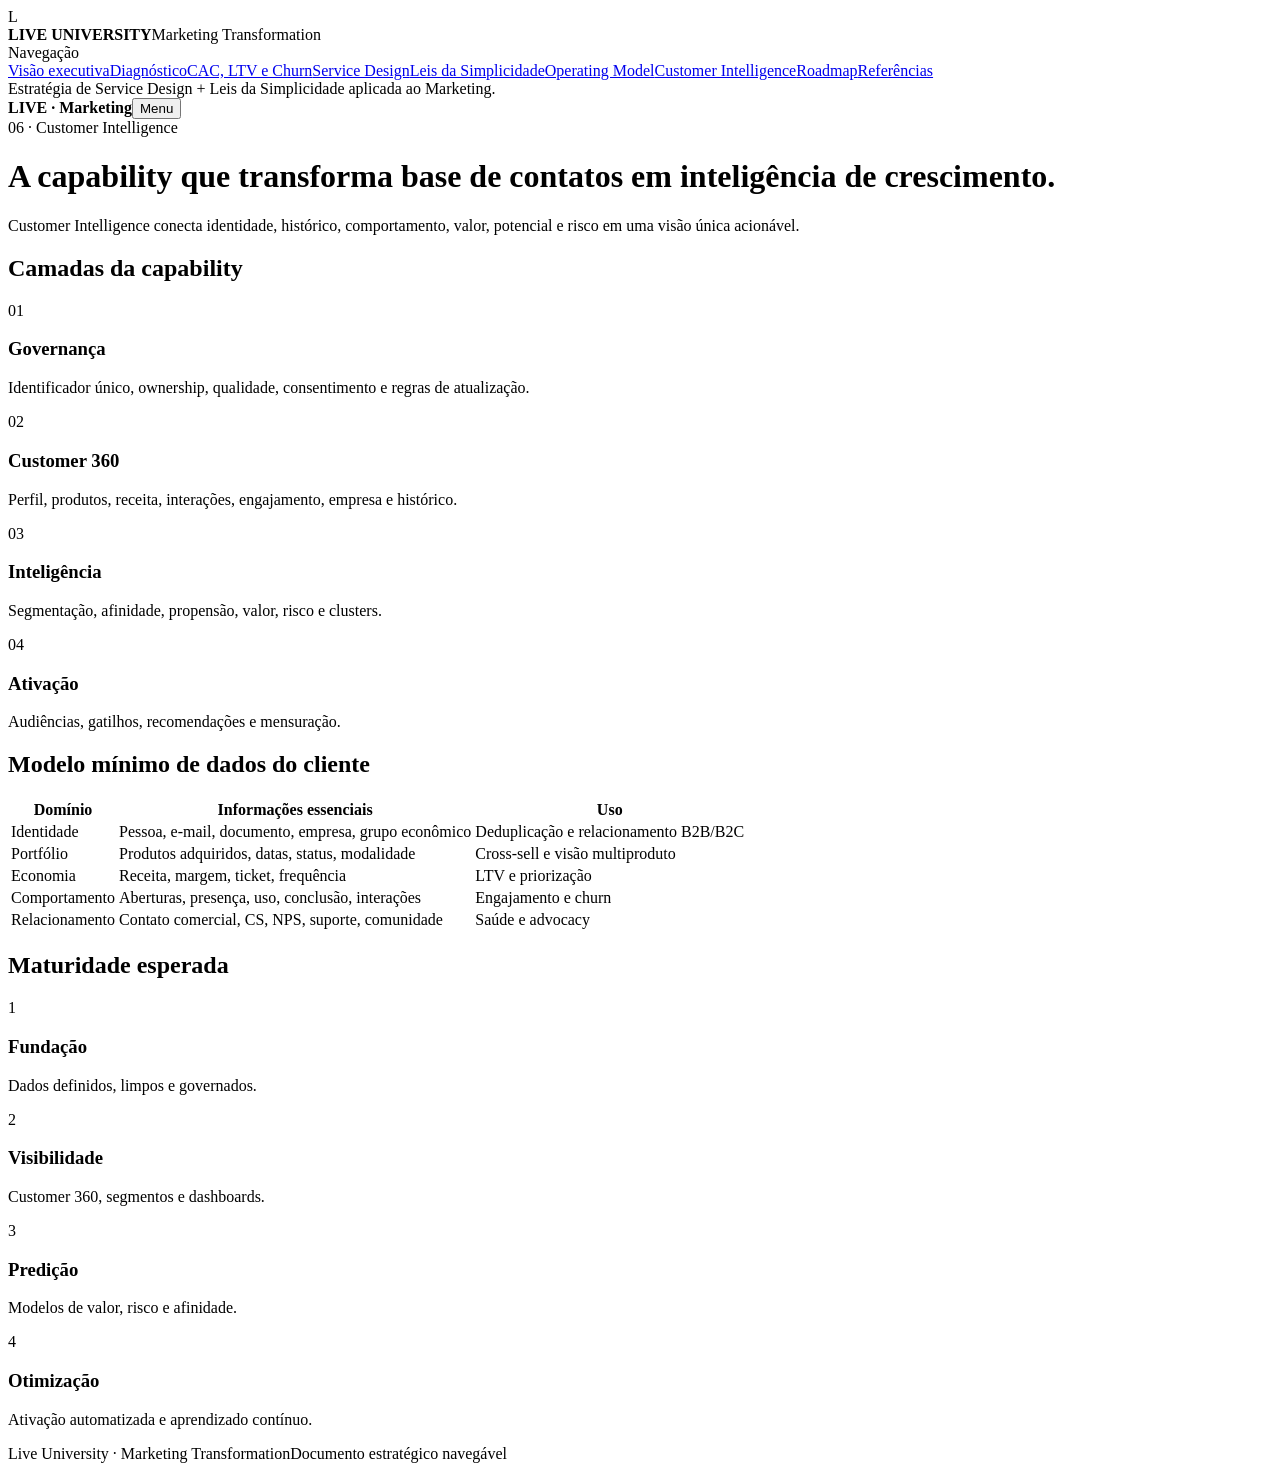
==== customer-intelligence.html @ bfdbdbb0 "Add files via upload" ====
<!DOCTYPE html><html lang="pt-BR"><head><meta charset="UTF-8"><meta name="viewport" content="width=device-width,initial-scale=1.0">
<title>Customer Intelligence | Live University</title><link rel="stylesheet" href="assets/styles.css"></head><body>
<aside class="sidebar"><div class="brand"><div class="brand-mark">L</div><div class="brand-copy"><strong>LIVE UNIVERSITY</strong><span>Marketing Transformation</span></div></div>
<nav class="nav"><div class="nav-label">Navegação</div><a href="index.html"><span class="dot"></span>Visão executiva</a><a href="diagnostico.html"><span class="dot"></span>Diagnóstico</a><a href="metricas.html"><span class="dot"></span>CAC, LTV e Churn</a><a href="service-design.html"><span class="dot"></span>Service Design</a><a href="simplicidade.html"><span class="dot"></span>Leis da Simplicidade</a><a href="operating-model.html"><span class="dot"></span>Operating Model</a><a href="customer-intelligence.html"><span class="dot"></span>Customer Intelligence</a><a href="roadmap.html"><span class="dot"></span>Roadmap</a><a href="referencias.html"><span class="dot"></span>Referências</a></nav><div class="sidebar-foot">Estratégia de Service Design + Leis da Simplicidade aplicada ao Marketing.</div></aside>
<div class="mobile-top"><strong>LIVE · Marketing</strong><button data-menu>Menu</button></div>
<main class="main"><div class="container">
<header class="page-head"><div class="eyebrow">06 · Customer Intelligence</div><h1>A capability que transforma base de contatos em inteligência de crescimento.</h1>
<p>Customer Intelligence conecta identidade, histórico, comportamento, valor, potencial e risco em uma visão única acionável.</p></header>
<section class="section"><div class="section-title"><h2>Camadas da capability</h2></div>
<div class="grid grid-4">
<div class="card"><div class="stat">01</div><h3>Governança</h3><p>Identificador único, ownership, qualidade, consentimento e regras de atualização.</p></div>
<div class="card"><div class="stat">02</div><h3>Customer 360</h3><p>Perfil, produtos, receita, interações, engajamento, empresa e histórico.</p></div>
<div class="card"><div class="stat">03</div><h3>Inteligência</h3><p>Segmentação, afinidade, propensão, valor, risco e clusters.</p></div>
<div class="card card-dark"><div class="stat" style="color:var(--yellow-500)">04</div><h3>Ativação</h3><p>Audiências, gatilhos, recomendações e mensuração.</p></div>
</div></section>
<section class="section"><div class="section-title"><h2>Modelo mínimo de dados do cliente</h2></div>
<div class="table-wrap"><table><thead><tr><th>Domínio</th><th>Informações essenciais</th><th>Uso</th></tr></thead><tbody>
<tr><td>Identidade</td><td>Pessoa, e-mail, documento, empresa, grupo econômico</td><td>Deduplicação e relacionamento B2B/B2C</td></tr>
<tr><td>Portfólio</td><td>Produtos adquiridos, datas, status, modalidade</td><td>Cross-sell e visão multiproduto</td></tr>
<tr><td>Economia</td><td>Receita, margem, ticket, frequência</td><td>LTV e priorização</td></tr>
<tr><td>Comportamento</td><td>Aberturas, presença, uso, conclusão, interações</td><td>Engajamento e churn</td></tr>
<tr><td>Relacionamento</td><td>Contato comercial, CS, NPS, suporte, comunidade</td><td>Saúde e advocacy</td></tr>
</tbody></table></div></section>
<section class="section"><div class="section-title"><h2>Maturidade esperada</h2></div>
<div class="maturity">
<div class="m-level active"><div class="num">1</div><h3>Fundação</h3><p>Dados definidos, limpos e governados.</p></div>
<div class="m-level"><div class="num">2</div><h3>Visibilidade</h3><p>Customer 360, segmentos e dashboards.</p></div>
<div class="m-level"><div class="num">3</div><h3>Predição</h3><p>Modelos de valor, risco e afinidade.</p></div>
<div class="m-level"><div class="num">4</div><h3>Otimização</h3><p>Ativação automatizada e aprendizado contínuo.</p></div>
</div></section>
<footer class="footer"><span>Live University · Marketing Transformation</span><span>Documento estratégico navegável</span></footer></div></main>
<script src="assets/app.js"></script></body></html>
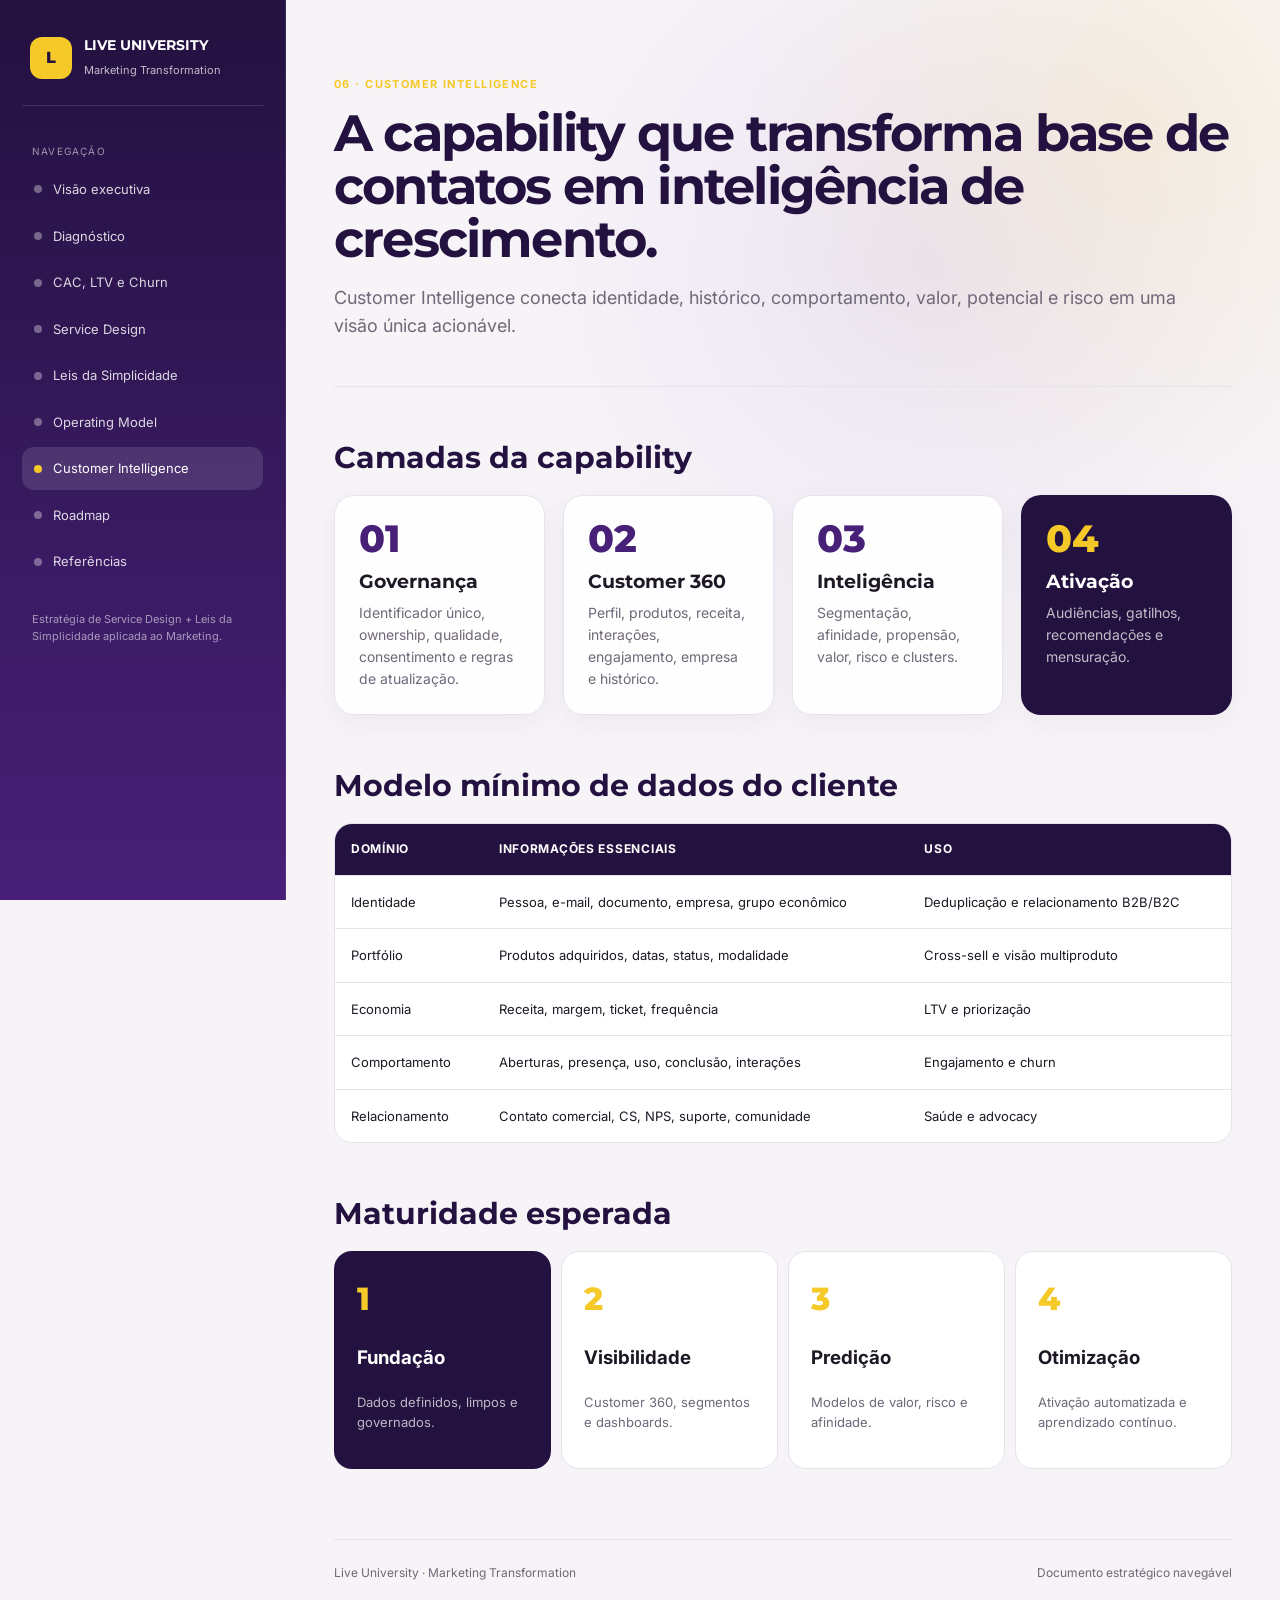
==== commit 954d981d: "Update customer-intelligence.html" ====
--- a/customer-intelligence.html
+++ b/customer-intelligence.html
@@ -1,5 +1,5 @@
 <!DOCTYPE html><html lang="pt-BR"><head><meta charset="UTF-8"><meta name="viewport" content="width=device-width,initial-scale=1.0">
-<title>Customer Intelligence | Live University</title><link rel="stylesheet" href="assets/styles.css"></head><body>
+<title>Customer Intelligence | Live University</title><link rel="stylesheet" href="/styles.css"></head><body>
 <aside class="sidebar"><div class="brand"><div class="brand-mark">L</div><div class="brand-copy"><strong>LIVE UNIVERSITY</strong><span>Marketing Transformation</span></div></div>
 <nav class="nav"><div class="nav-label">Navegação</div><a href="index.html"><span class="dot"></span>Visão executiva</a><a href="diagnostico.html"><span class="dot"></span>Diagnóstico</a><a href="metricas.html"><span class="dot"></span>CAC, LTV e Churn</a><a href="service-design.html"><span class="dot"></span>Service Design</a><a href="simplicidade.html"><span class="dot"></span>Leis da Simplicidade</a><a href="operating-model.html"><span class="dot"></span>Operating Model</a><a href="customer-intelligence.html"><span class="dot"></span>Customer Intelligence</a><a href="roadmap.html"><span class="dot"></span>Roadmap</a><a href="referencias.html"><span class="dot"></span>Referências</a></nav><div class="sidebar-foot">Estratégia de Service Design + Leis da Simplicidade aplicada ao Marketing.</div></aside>
 <div class="mobile-top"><strong>LIVE · Marketing</strong><button data-menu>Menu</button></div>
@@ -29,4 +29,4 @@
 <div class="m-level"><div class="num">4</div><h3>Otimização</h3><p>Ativação automatizada e aprendizado contínuo.</p></div>
 </div></section>
 <footer class="footer"><span>Live University · Marketing Transformation</span><span>Documento estratégico navegável</span></footer></div></main>
-<script src="assets/app.js"></script></body></html>+<script src="/app.js"></script></body></html>
--- a/styles.css
+++ b/styles.css
@@ -0,0 +1,158 @@
+
+@import url('https://fonts.googleapis.com/css2?family=Inter:wght@400;500;600;700&family=Montserrat:wght@600;700;800&display=swap');
+
+:root{
+  --purple-950:#23113f;
+  --purple-900:#321557;
+  --purple-800:#482078;
+  --purple-700:#5b2b91;
+  --purple-600:#7140aa;
+  --purple-500:#8b5cc4;
+  --purple-200:#dfd1ef;
+  --purple-100:#f1eafb;
+  --yellow-500:#f4c928;
+  --yellow-400:#ffd94f;
+  --yellow-100:#fff7d1;
+  --ink:#1d1824;
+  --muted:#6f6878;
+  --line:#e8e2ed;
+  --bg:#f7f4f8;
+  --white:#ffffff;
+  --success:#2f8d63;
+  --danger:#c84f5b;
+  --shadow:0 16px 40px rgba(42,20,66,.10);
+  --radius-xl:28px;
+  --radius-lg:20px;
+  --radius-md:14px;
+}
+*{box-sizing:border-box}
+html{scroll-behavior:smooth}
+body{
+  margin:0;
+  background:
+    radial-gradient(circle at 88% 8%, rgba(244,201,40,.12), transparent 20%),
+    radial-gradient(circle at 72% 16%, rgba(139,92,196,.11), transparent 24%),
+    var(--bg);
+  color:var(--ink);
+  font-family:Inter,Arial,sans-serif;
+  line-height:1.58;
+}
+a{color:inherit}
+.sidebar{
+  position:fixed; inset:0 auto 0 0; width:286px;
+  background:linear-gradient(180deg,var(--purple-950),var(--purple-800));
+  color:#fff; padding:28px 22px; z-index:50; overflow:auto;
+  border-right:1px solid rgba(255,255,255,.08);
+}
+.brand{display:flex;align-items:center;gap:12px;padding:6px 8px 24px;border-bottom:1px solid rgba(255,255,255,.12)}
+.brand-mark{width:42px;height:42px;border-radius:12px;background:var(--yellow-500);color:var(--purple-950);display:grid;place-items:center;font-family:Montserrat;font-weight:800}
+.brand-copy strong{font-family:Montserrat;font-size:14px;display:block}
+.brand-copy span{font-size:11px;opacity:.72}
+.nav{padding-top:20px}
+.nav-label{text-transform:uppercase;letter-spacing:.12em;font-size:10px;opacity:.55;margin:18px 10px 8px}
+.nav a{display:flex;align-items:center;gap:11px;text-decoration:none;padding:11px 12px;border-radius:12px;color:rgba(255,255,255,.83);font-size:13px;margin-bottom:4px;transition:.2s}
+.nav a:hover,.nav a.active{background:rgba(255,255,255,.12);color:#fff}
+.nav .dot{width:8px;height:8px;border-radius:50%;background:rgba(255,255,255,.35)}
+.nav a.active .dot{background:var(--yellow-500)}
+.sidebar-foot{font-size:11px;opacity:.55;padding:24px 10px 8px}
+.mobile-top{display:none}
+.main{margin-left:286px;min-height:100vh}
+.container{max-width:1240px;margin:0 auto;padding:48px 48px 80px}
+.hero{
+  min-height:460px; padding:54px;
+  border-radius:34px; color:#fff; position:relative; overflow:hidden;
+  background:linear-gradient(135deg,var(--purple-950),var(--purple-700) 62%,#8c5cc2);
+  box-shadow:var(--shadow); display:flex;align-items:flex-end;
+}
+.hero:before,.hero:after{content:"";position:absolute;border-radius:50%}
+.hero:before{width:460px;height:460px;background:radial-gradient(circle at 35% 35%,rgba(255,217,79,.95),rgba(255,217,79,.05) 60%,transparent 70%);right:-170px;top:-210px}
+.hero:after{width:360px;height:360px;border:55px solid rgba(255,255,255,.08);right:90px;bottom:-230px}
+.hero-content{position:relative;z-index:2;max-width:780px}
+.eyebrow{display:inline-flex;align-items:center;gap:8px;text-transform:uppercase;letter-spacing:.13em;font-weight:700;font-size:11px;color:var(--yellow-500);margin-bottom:14px}
+.hero h1,.page-head h1{font-family:Montserrat;margin:0;line-height:1.03;letter-spacing:-.035em}
+.hero h1{font-size:clamp(42px,6vw,78px)}
+.hero p{font-size:19px;max-width:750px;color:rgba(255,255,255,.82);margin:24px 0 0}
+.hero-actions{display:flex;gap:12px;margin-top:28px;flex-wrap:wrap}
+.btn{display:inline-flex;align-items:center;justify-content:center;gap:8px;text-decoration:none;padding:12px 17px;border-radius:12px;font-weight:700;font-size:13px}
+.btn-primary{background:var(--yellow-500);color:var(--purple-950)}
+.btn-secondary{background:rgba(255,255,255,.10);color:#fff;border:1px solid rgba(255,255,255,.25)}
+.page-head{padding:22px 0 28px;border-bottom:1px solid var(--line);margin-bottom:30px}
+.page-head h1{font-size:clamp(34px,4vw,58px);color:var(--purple-950);max-width:900px}
+.page-head p{font-size:18px;max-width:850px;color:var(--muted)}
+.section{margin-top:54px}
+.section-title{display:flex;align-items:flex-end;justify-content:space-between;gap:24px;margin-bottom:20px}
+.section-title h2{font-family:Montserrat;font-size:30px;line-height:1.12;margin:0;color:var(--purple-950)}
+.section-title p{max-width:600px;color:var(--muted);margin:0}
+.grid{display:grid;gap:18px}
+.grid-2{grid-template-columns:repeat(2,minmax(0,1fr))}
+.grid-3{grid-template-columns:repeat(3,minmax(0,1fr))}
+.grid-4{grid-template-columns:repeat(4,minmax(0,1fr))}
+.card{
+  background:rgba(255,255,255,.95);border:1px solid var(--line);
+  border-radius:var(--radius-lg);padding:24px;box-shadow:0 8px 26px rgba(40,20,60,.05);
+}
+.card-dark{background:var(--purple-950);color:#fff;border-color:transparent}
+.card-yellow{background:var(--yellow-500);color:var(--purple-950);border-color:transparent}
+.card h3{font-family:Montserrat;margin:12px 0 8px;font-size:19px;line-height:1.25}
+.card p{margin:0;color:var(--muted);font-size:14px}
+.card-dark p{color:rgba(255,255,255,.72)}
+.card .link{display:inline-flex;margin-top:18px;color:var(--purple-700);font-weight:700;text-decoration:none;font-size:13px}
+.card-dark .link{color:var(--yellow-500)}
+.icon{
+  width:42px;height:42px;border-radius:13px;display:grid;place-items:center;
+  background:var(--purple-100);color:var(--purple-700);
+}
+.icon svg{width:22px;height:22px;fill:none;stroke:currentColor;stroke-width:1.9;stroke-linecap:round;stroke-linejoin:round}
+.card-dark .icon{background:rgba(255,255,255,.10);color:var(--yellow-500)}
+.stat{font-family:Montserrat;font-size:38px;font-weight:800;line-height:1;color:var(--purple-800)}
+.stat-label{font-size:12px;color:var(--muted);margin-top:8px}
+.callout{
+  border-left:6px solid var(--yellow-500);padding:24px 28px;border-radius:0 var(--radius-lg) var(--radius-lg) 0;
+  background:linear-gradient(90deg,var(--yellow-100),rgba(255,255,255,.9));
+}
+.callout strong{font-family:Montserrat;font-size:21px;color:var(--purple-950)}
+.kpi-row{display:grid;grid-template-columns:repeat(3,1fr);gap:16px}
+.kpi{background:var(--purple-950);color:#fff;border-radius:24px;padding:26px;min-height:185px}
+.kpi .code{color:var(--yellow-500);font-family:Montserrat;font-weight:800;font-size:42px}
+.kpi h3{font-family:Montserrat;margin:8px 0}
+.kpi p{color:rgba(255,255,255,.68);font-size:13px;margin:0}
+.flow{display:flex;align-items:stretch;gap:10px;overflow:auto;padding:4px 0 10px}
+.flow-step{min-width:145px;flex:1;background:#fff;border:1px solid var(--line);border-radius:16px;padding:18px;position:relative}
+.flow-step:not(:last-child):after{content:"→";position:absolute;right:-10px;top:50%;transform:translate(50%,-50%);width:24px;height:24px;background:var(--yellow-500);border-radius:50%;display:grid;place-items:center;font-weight:800;color:var(--purple-950);z-index:2}
+.flow-step span{font-size:11px;color:var(--purple-600);font-weight:700;text-transform:uppercase}
+.flow-step strong{display:block;margin-top:7px;font-size:14px}
+.timeline{position:relative;margin:28px 0}
+.timeline:before{content:"";position:absolute;left:19px;top:0;bottom:0;width:2px;background:var(--purple-200)}
+.t-item{position:relative;padding:0 0 28px 58px}
+.t-dot{position:absolute;left:8px;top:0;width:24px;height:24px;border:6px solid var(--yellow-500);background:var(--purple-950);border-radius:50%;box-shadow:0 0 0 5px var(--bg)}
+.t-item h3{font-family:Montserrat;margin:0 0 6px;color:var(--purple-950)}
+.t-meta{color:var(--purple-600);font-size:12px;font-weight:700;text-transform:uppercase;letter-spacing:.08em}
+.org{display:flex;flex-direction:column;align-items:center;gap:18px;padding:25px 10px}
+.org-node{background:#fff;border:1px solid var(--line);border-radius:14px;padding:14px 18px;text-align:center;min-width:190px;font-weight:700;box-shadow:0 6px 18px rgba(42,20,66,.06)}
+.org-root{background:var(--purple-950);color:#fff;border-color:transparent;font-family:Montserrat}
+.org-row{display:grid;grid-template-columns:repeat(5,minmax(130px,1fr));gap:12px;width:100%;position:relative}
+.org-row:before{content:"";position:absolute;top:-10px;left:10%;right:10%;height:1px;background:var(--purple-300,#c7b4dd)}
+.org-service{background:var(--yellow-100);border-color:#ead68f}
+.table-wrap{overflow:auto;border-radius:18px;border:1px solid var(--line);background:#fff}
+table{width:100%;border-collapse:collapse;min-width:700px}
+th,td{text-align:left;padding:16px;border-bottom:1px solid var(--line);vertical-align:top}
+th{background:var(--purple-950);color:#fff;font-size:12px;text-transform:uppercase;letter-spacing:.06em}
+td{font-size:13px}
+tr:last-child td{border-bottom:none}
+.badge{display:inline-flex;padding:5px 9px;border-radius:999px;background:var(--purple-100);color:var(--purple-700);font-size:11px;font-weight:700}
+.maturity{display:grid;grid-template-columns:repeat(4,1fr);gap:10px}
+.m-level{padding:22px;border-radius:18px;background:#fff;border:1px solid var(--line);min-height:180px}
+.m-level.active{background:var(--purple-950);color:#fff;border-color:transparent}
+.m-level .num{font-family:Montserrat;font-size:32px;font-weight:800;color:var(--yellow-500)}
+.m-level p{font-size:13px;color:var(--muted)}
+.m-level.active p{color:rgba(255,255,255,.7)}
+.footer{margin-top:70px;padding-top:24px;border-top:1px solid var(--line);display:flex;justify-content:space-between;color:var(--muted);font-size:12px}
+@media(max-width:1100px){.grid-4{grid-template-columns:repeat(2,1fr)}.org-row{grid-template-columns:repeat(2,1fr)}}
+@media(max-width:820px){
+  .sidebar{transform:translateX(-100%);transition:.25s}.sidebar.open{transform:translateX(0)}
+  .mobile-top{display:flex;position:sticky;top:0;z-index:40;align-items:center;justify-content:space-between;background:var(--purple-950);color:#fff;padding:14px 18px}
+  .mobile-top button{background:var(--yellow-500);border:0;border-radius:9px;padding:8px 11px;font-weight:800}
+  .main{margin-left:0}.container{padding:28px 18px 60px}.hero{padding:32px;min-height:500px}
+  .grid-2,.grid-3,.grid-4,.kpi-row,.maturity{grid-template-columns:1fr}
+  .section-title{display:block}.section-title p{margin-top:10px}
+}
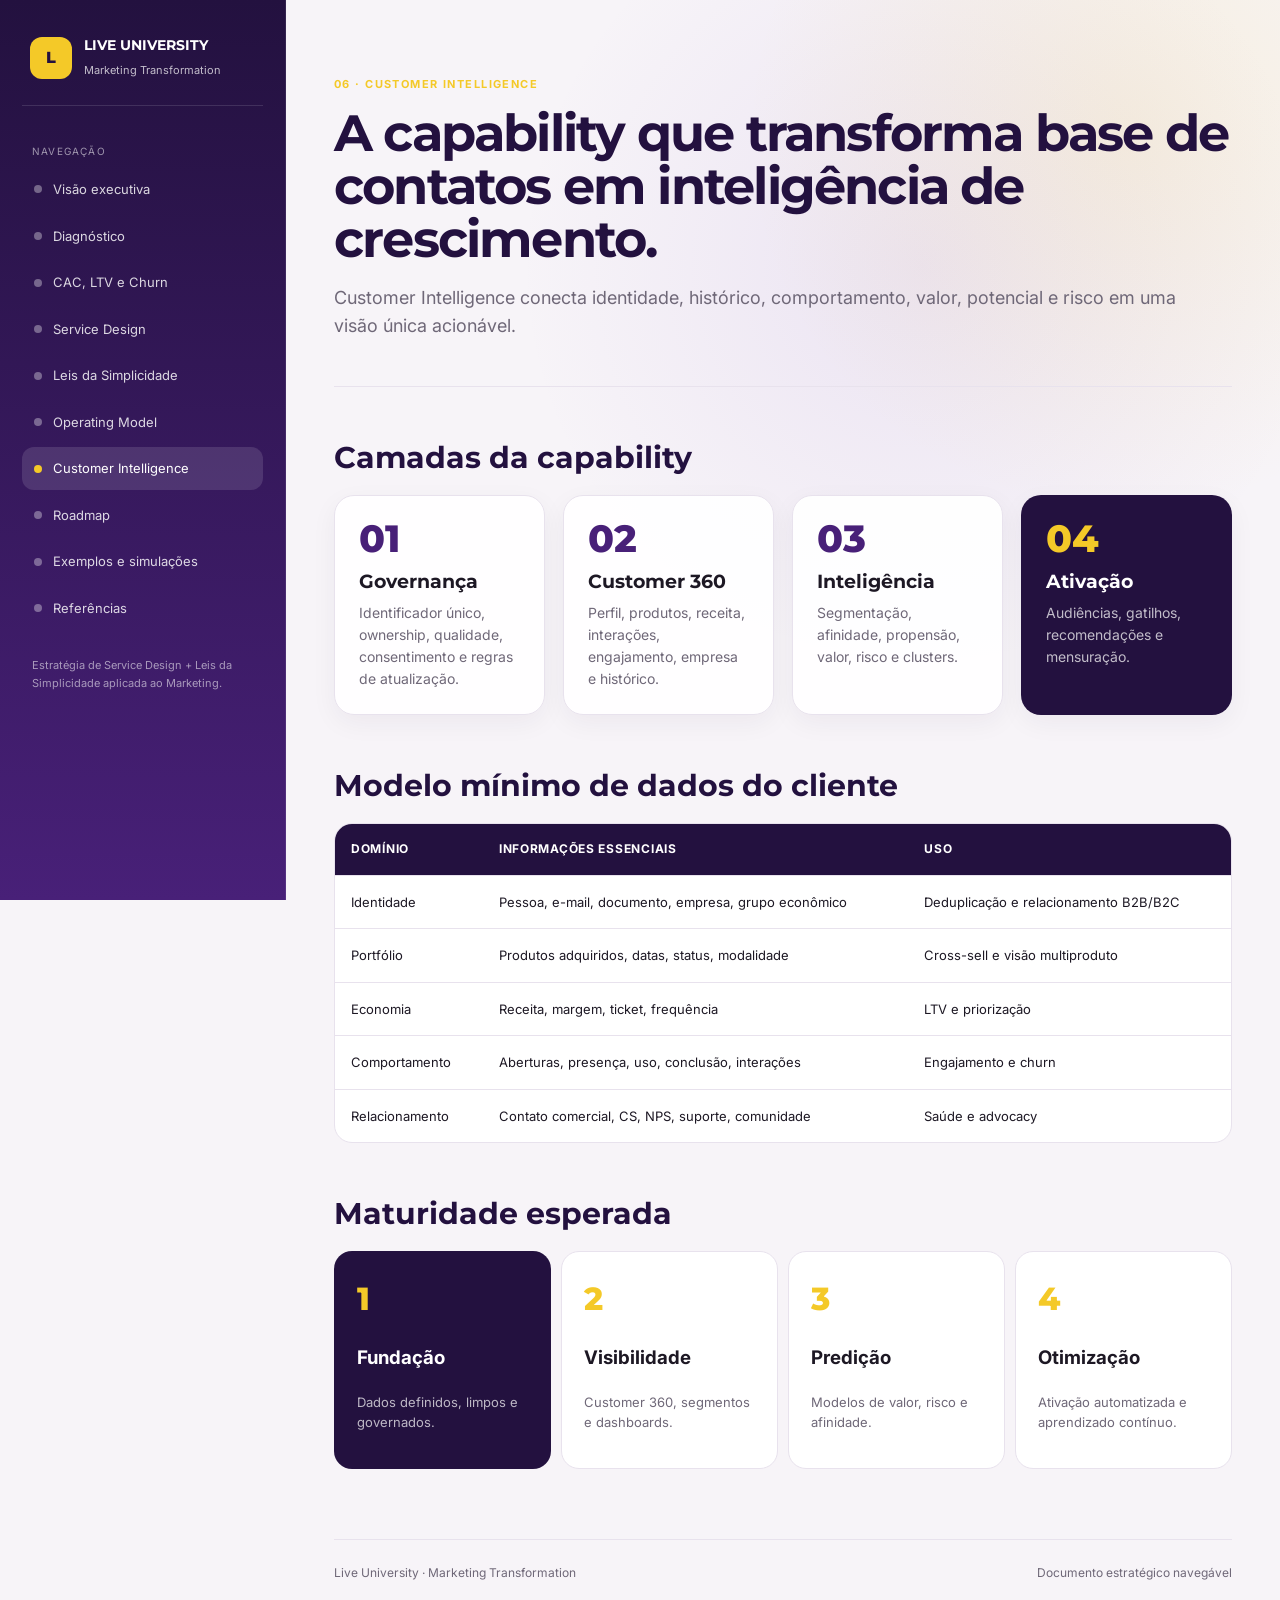
==== commit 784c8b38: "v3" ====
--- a/customer-intelligence.html
+++ b/customer-intelligence.html
@@ -1,7 +1,7 @@
 <!DOCTYPE html><html lang="pt-BR"><head><meta charset="UTF-8"><meta name="viewport" content="width=device-width,initial-scale=1.0">
-<title>Customer Intelligence | Live University</title><link rel="stylesheet" href="/styles.css"></head><body>
+<title>Customer Intelligence | Live University</title><link rel="stylesheet" href="styles.css"></head><body>
 <aside class="sidebar"><div class="brand"><div class="brand-mark">L</div><div class="brand-copy"><strong>LIVE UNIVERSITY</strong><span>Marketing Transformation</span></div></div>
-<nav class="nav"><div class="nav-label">Navegação</div><a href="index.html"><span class="dot"></span>Visão executiva</a><a href="diagnostico.html"><span class="dot"></span>Diagnóstico</a><a href="metricas.html"><span class="dot"></span>CAC, LTV e Churn</a><a href="service-design.html"><span class="dot"></span>Service Design</a><a href="simplicidade.html"><span class="dot"></span>Leis da Simplicidade</a><a href="operating-model.html"><span class="dot"></span>Operating Model</a><a href="customer-intelligence.html"><span class="dot"></span>Customer Intelligence</a><a href="roadmap.html"><span class="dot"></span>Roadmap</a><a href="referencias.html"><span class="dot"></span>Referências</a></nav><div class="sidebar-foot">Estratégia de Service Design + Leis da Simplicidade aplicada ao Marketing.</div></aside>
+<nav class="nav"><div class="nav-label">Navegação</div><a href="index.html"><span class="dot"></span>Visão executiva</a><a href="diagnostico.html"><span class="dot"></span>Diagnóstico</a><a href="metricas.html"><span class="dot"></span>CAC, LTV e Churn</a><a href="service-design.html"><span class="dot"></span>Service Design</a><a href="simplicidade.html"><span class="dot"></span>Leis da Simplicidade</a><a href="operating-model.html"><span class="dot"></span>Operating Model</a><a href="customer-intelligence.html"><span class="dot"></span>Customer Intelligence</a><a href="roadmap.html"><span class="dot"></span>Roadmap</a><a href="exemplos.html"><span class="dot"></span>Exemplos e simulações</a><a href="referencias.html"><span class="dot"></span>Referências</a></nav><div class="sidebar-foot">Estratégia de Service Design + Leis da Simplicidade aplicada ao Marketing.</div></aside>
 <div class="mobile-top"><strong>LIVE · Marketing</strong><button data-menu>Menu</button></div>
 <main class="main"><div class="container">
 <header class="page-head"><div class="eyebrow">06 · Customer Intelligence</div><h1>A capability que transforma base de contatos em inteligência de crescimento.</h1>
@@ -29,4 +29,4 @@
 <div class="m-level"><div class="num">4</div><h3>Otimização</h3><p>Ativação automatizada e aprendizado contínuo.</p></div>
 </div></section>
 <footer class="footer"><span>Live University · Marketing Transformation</span><span>Documento estratégico navegável</span></footer></div></main>
-<script src="/app.js"></script></body></html>
+<script src="app.js"></script></body></html>
--- a/styles.css
+++ b/styles.css
@@ -156,3 +156,42 @@
   .grid-2,.grid-3,.grid-4,.kpi-row,.maturity{grid-template-columns:1fr}
   .section-title{display:block}.section-title p{margin-top:10px}
 }
+
+
+/* Simulações, gráficos e instruções */
+.sim-grid{display:grid;grid-template-columns:1.08fr .92fr;gap:18px;align-items:start}
+.panel{background:#fff;border:1px solid var(--line);border-radius:22px;padding:24px;box-shadow:0 8px 26px rgba(40,20,60,.05)}
+.field{margin:0 0 18px}
+.field label{display:flex;justify-content:space-between;gap:12px;font-size:13px;font-weight:700;color:var(--purple-950);margin-bottom:8px}
+.field input[type="number"],.field select{width:100%;padding:12px 13px;border:1px solid var(--line);border-radius:12px;background:#fff;color:var(--ink);font:inherit}
+.field input[type="range"]{width:100%;accent-color:var(--purple-700)}
+.result-grid{display:grid;grid-template-columns:repeat(2,1fr);gap:12px}
+.result{background:var(--purple-100);border-radius:16px;padding:16px}
+.result strong{display:block;font-family:Montserrat;font-size:26px;color:var(--purple-950);line-height:1.1}
+.result span{font-size:11px;color:var(--muted);text-transform:uppercase;letter-spacing:.06em}
+.chart-card{background:var(--purple-950);border-radius:22px;padding:22px;color:#fff;overflow:hidden}
+.chart-card h3{font-family:Montserrat;margin:0 0 4px}
+.chart-card p{margin:0 0 16px;color:rgba(255,255,255,.66);font-size:13px}
+.chart{width:100%;min-height:290px}
+.chart text{font-family:Inter,Arial,sans-serif}
+.legend{display:flex;gap:16px;flex-wrap:wrap;margin-top:12px;font-size:12px;color:rgba(255,255,255,.72)}
+.legend i{display:inline-block;width:10px;height:10px;border-radius:3px;margin-right:6px}
+.scenario-card{border:1px solid var(--line);background:#fff;border-radius:18px;padding:20px}
+.scenario-card.active{border-color:var(--yellow-500);box-shadow:0 0 0 3px rgba(244,201,40,.18)}
+.product-path{display:flex;gap:10px;align-items:center;overflow:auto;padding:8px 0}
+.product-pill{min-width:155px;background:#fff;border:1px solid var(--line);border-radius:14px;padding:14px}
+.product-pill.primary{background:var(--purple-950);color:#fff;border-color:transparent}
+.product-pill.cross{background:var(--yellow-100);border-color:#ead68f}
+.path-arrow{font-size:20px;color:var(--purple-500);font-weight:800}
+.howto{display:grid;grid-template-columns:220px 1fr;gap:22px;padding:28px 0;border-bottom:1px solid var(--line)}
+.howto:last-child{border-bottom:0}
+.howto-phase{position:sticky;top:24px;align-self:start}
+.howto-phase .num{font-family:Montserrat;font-size:48px;font-weight:800;color:var(--yellow-500);line-height:1}
+.howto-phase h3{font-family:Montserrat;color:var(--purple-950);margin:8px 0}
+.checklist{display:grid;gap:10px}
+.check{display:flex;gap:10px;align-items:flex-start;background:#fff;border:1px solid var(--line);border-radius:14px;padding:14px}
+.check b{color:var(--purple-800)}
+.mini-label{font-size:11px;text-transform:uppercase;letter-spacing:.08em;color:var(--purple-600);font-weight:800}
+.note{font-size:12px;color:var(--muted);margin-top:12px}
+@media(max-width:900px){.sim-grid,.howto{grid-template-columns:1fr}.howto-phase{position:static}}
+@media(max-width:560px){.result-grid{grid-template-columns:1fr}}
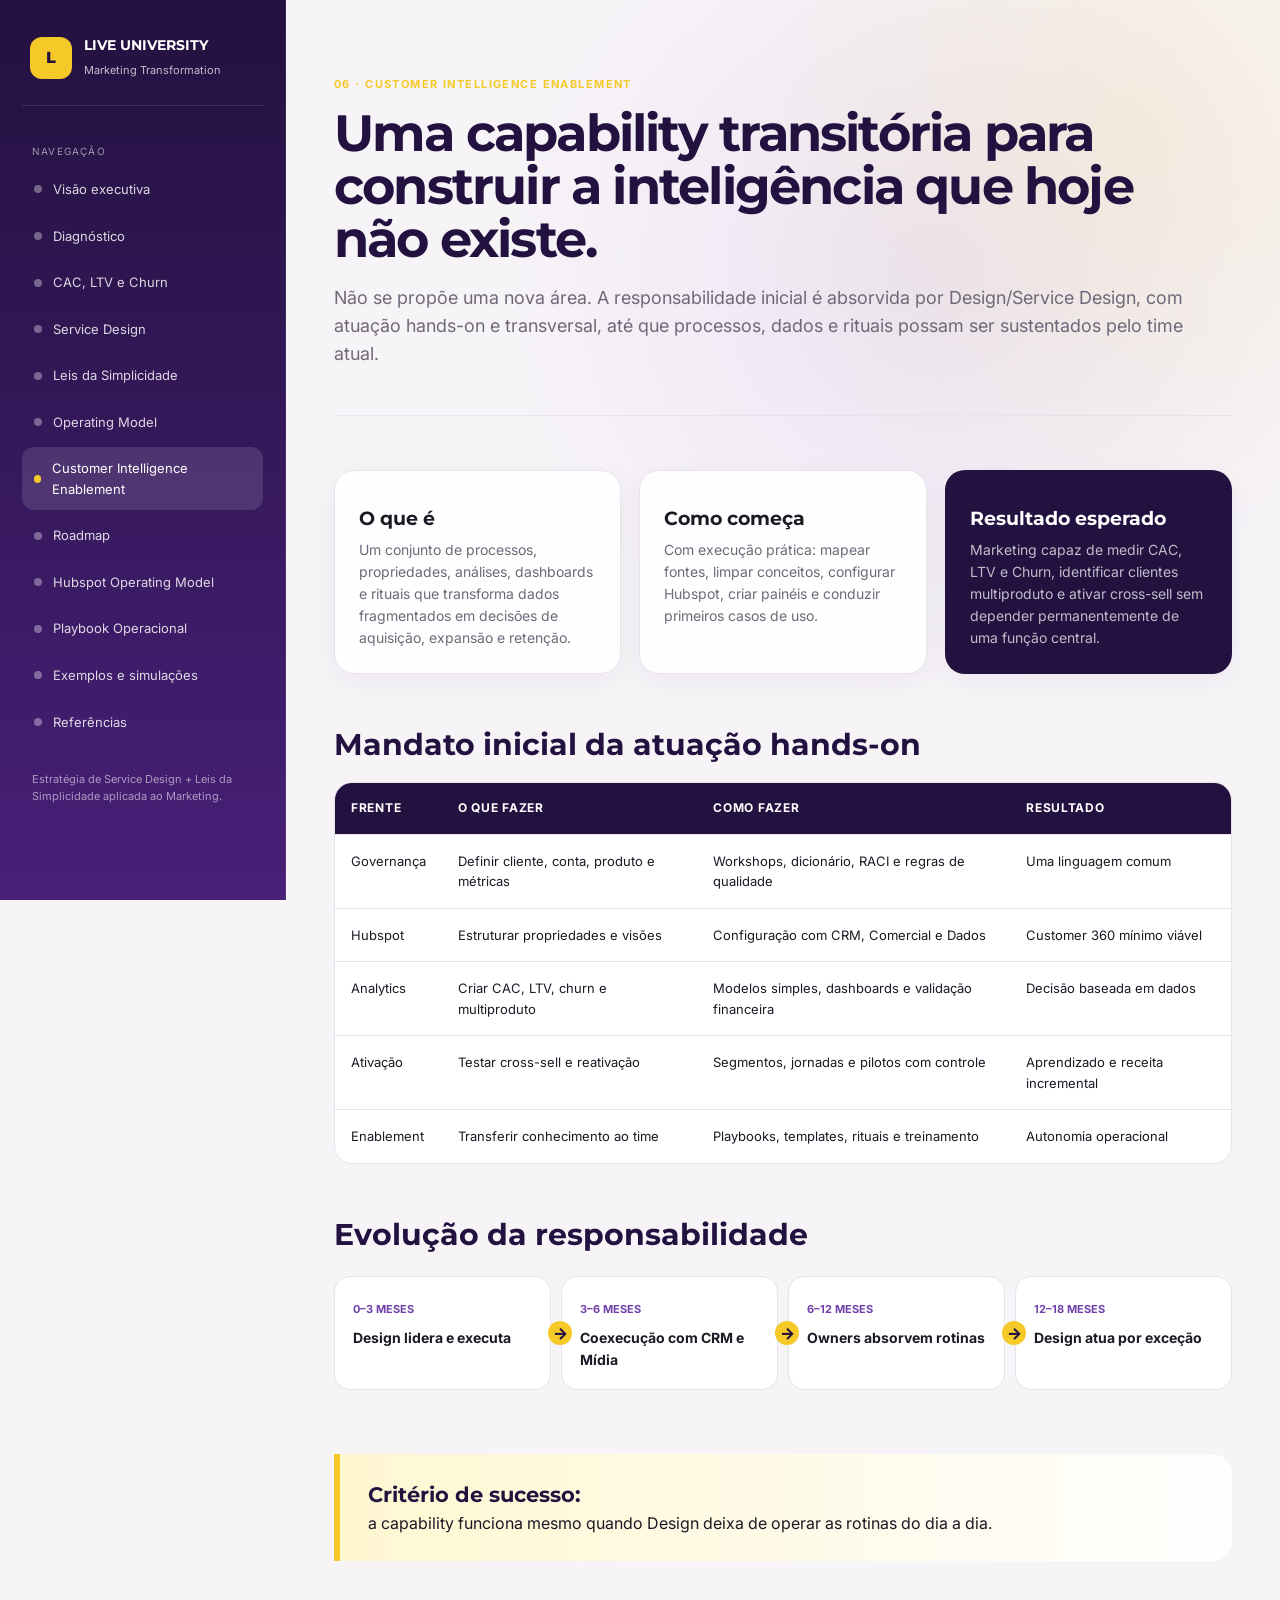
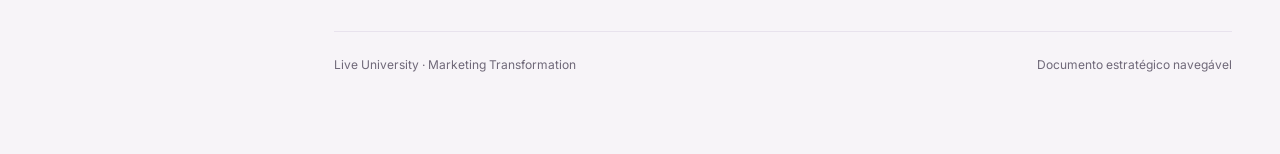
==== commit 51c4c3a7: "v5" ====
--- a/customer-intelligence.html
+++ b/customer-intelligence.html
@@ -1,32 +1,20 @@
 <!DOCTYPE html><html lang="pt-BR"><head><meta charset="UTF-8"><meta name="viewport" content="width=device-width,initial-scale=1.0">
 <title>Customer Intelligence | Live University</title><link rel="stylesheet" href="styles.css"></head><body>
 <aside class="sidebar"><div class="brand"><div class="brand-mark">L</div><div class="brand-copy"><strong>LIVE UNIVERSITY</strong><span>Marketing Transformation</span></div></div>
-<nav class="nav"><div class="nav-label">Navegação</div><a href="index.html"><span class="dot"></span>Visão executiva</a><a href="diagnostico.html"><span class="dot"></span>Diagnóstico</a><a href="metricas.html"><span class="dot"></span>CAC, LTV e Churn</a><a href="service-design.html"><span class="dot"></span>Service Design</a><a href="simplicidade.html"><span class="dot"></span>Leis da Simplicidade</a><a href="operating-model.html"><span class="dot"></span>Operating Model</a><a href="customer-intelligence.html"><span class="dot"></span>Customer Intelligence</a><a href="roadmap.html"><span class="dot"></span>Roadmap</a><a href="exemplos.html"><span class="dot"></span>Exemplos e simulações</a><a href="referencias.html"><span class="dot"></span>Referências</a></nav><div class="sidebar-foot">Estratégia de Service Design + Leis da Simplicidade aplicada ao Marketing.</div></aside>
+<nav class="nav"><div class="nav-label">Navegação</div><a href="index.html"><span class="dot"></span>Visão executiva</a><a href="diagnostico.html"><span class="dot"></span>Diagnóstico</a><a href="metricas.html"><span class="dot"></span>CAC, LTV e Churn</a><a href="service-design.html"><span class="dot"></span>Service Design</a><a href="simplicidade.html"><span class="dot"></span>Leis da Simplicidade</a><a href="operating-model.html"><span class="dot"></span>Operating Model</a><a href="customer-intelligence.html"><span class="dot"></span>Customer Intelligence Enablement</a><a href="roadmap.html"><span class="dot"></span>Roadmap</a><a href="hubspot.html"><span class="dot"></span>Hubspot Operating Model</a><a href="playbook-operacional.html"><span class="dot"></span>Playbook Operacional</a><a href="exemplos.html"><span class="dot"></span>Exemplos e simulações</a><a href="referencias.html"><span class="dot"></span>Referências</a></nav><div class="sidebar-foot">Estratégia de Service Design + Leis da Simplicidade aplicada ao Marketing.</div></aside>
 <div class="mobile-top"><strong>LIVE · Marketing</strong><button data-menu>Menu</button></div>
 <main class="main"><div class="container">
-<header class="page-head"><div class="eyebrow">06 · Customer Intelligence</div><h1>A capability que transforma base de contatos em inteligência de crescimento.</h1>
-<p>Customer Intelligence conecta identidade, histórico, comportamento, valor, potencial e risco em uma visão única acionável.</p></header>
-<section class="section"><div class="section-title"><h2>Camadas da capability</h2></div>
-<div class="grid grid-4">
-<div class="card"><div class="stat">01</div><h3>Governança</h3><p>Identificador único, ownership, qualidade, consentimento e regras de atualização.</p></div>
-<div class="card"><div class="stat">02</div><h3>Customer 360</h3><p>Perfil, produtos, receita, interações, engajamento, empresa e histórico.</p></div>
-<div class="card"><div class="stat">03</div><h3>Inteligência</h3><p>Segmentação, afinidade, propensão, valor, risco e clusters.</p></div>
-<div class="card card-dark"><div class="stat" style="color:var(--yellow-500)">04</div><h3>Ativação</h3><p>Audiências, gatilhos, recomendações e mensuração.</p></div>
-</div></section>
-<section class="section"><div class="section-title"><h2>Modelo mínimo de dados do cliente</h2></div>
-<div class="table-wrap"><table><thead><tr><th>Domínio</th><th>Informações essenciais</th><th>Uso</th></tr></thead><tbody>
-<tr><td>Identidade</td><td>Pessoa, e-mail, documento, empresa, grupo econômico</td><td>Deduplicação e relacionamento B2B/B2C</td></tr>
-<tr><td>Portfólio</td><td>Produtos adquiridos, datas, status, modalidade</td><td>Cross-sell e visão multiproduto</td></tr>
-<tr><td>Economia</td><td>Receita, margem, ticket, frequência</td><td>LTV e priorização</td></tr>
-<tr><td>Comportamento</td><td>Aberturas, presença, uso, conclusão, interações</td><td>Engajamento e churn</td></tr>
-<tr><td>Relacionamento</td><td>Contato comercial, CS, NPS, suporte, comunidade</td><td>Saúde e advocacy</td></tr>
+<header class="page-head"><div class="eyebrow">06 · Customer Intelligence Enablement</div><h1>Uma capability transitória para construir a inteligência que hoje não existe.</h1>
+<p>Não se propõe uma nova área. A responsabilidade inicial é absorvida por Design/Service Design, com atuação hands-on e transversal, até que processos, dados e rituais possam ser sustentados pelo time atual.</p></header>
+<section class="section"><div class="grid grid-3"><div class="card"><h3>O que é</h3><p>Um conjunto de processos, propriedades, análises, dashboards e rituais que transforma dados fragmentados em decisões de aquisição, expansão e retenção.</p></div><div class="card"><h3>Como começa</h3><p>Com execução prática: mapear fontes, limpar conceitos, configurar Hubspot, criar painéis e conduzir primeiros casos de uso.</p></div><div class="card card-dark"><h3>Resultado esperado</h3><p>Marketing capaz de medir CAC, LTV e Churn, identificar clientes multiproduto e ativar cross-sell sem depender permanentemente de uma função central.</p></div></div></section>
+<section class="section"><div class="section-title"><h2>Mandato inicial da atuação hands-on</h2></div><div class="table-wrap"><table><thead><tr><th>Frente</th><th>O que fazer</th><th>Como fazer</th><th>Resultado</th></tr></thead><tbody>
+<tr><td>Governança</td><td>Definir cliente, conta, produto e métricas</td><td>Workshops, dicionário, RACI e regras de qualidade</td><td>Uma linguagem comum</td></tr>
+<tr><td>Hubspot</td><td>Estruturar propriedades e visões</td><td>Configuração com CRM, Comercial e Dados</td><td>Customer 360 mínimo viável</td></tr>
+<tr><td>Analytics</td><td>Criar CAC, LTV, churn e multiproduto</td><td>Modelos simples, dashboards e validação financeira</td><td>Decisão baseada em dados</td></tr>
+<tr><td>Ativação</td><td>Testar cross-sell e reativação</td><td>Segmentos, jornadas e pilotos com controle</td><td>Aprendizado e receita incremental</td></tr>
+<tr><td>Enablement</td><td>Transferir conhecimento ao time</td><td>Playbooks, templates, rituais e treinamento</td><td>Autonomia operacional</td></tr>
 </tbody></table></div></section>
-<section class="section"><div class="section-title"><h2>Maturidade esperada</h2></div>
-<div class="maturity">
-<div class="m-level active"><div class="num">1</div><h3>Fundação</h3><p>Dados definidos, limpos e governados.</p></div>
-<div class="m-level"><div class="num">2</div><h3>Visibilidade</h3><p>Customer 360, segmentos e dashboards.</p></div>
-<div class="m-level"><div class="num">3</div><h3>Predição</h3><p>Modelos de valor, risco e afinidade.</p></div>
-<div class="m-level"><div class="num">4</div><h3>Otimização</h3><p>Ativação automatizada e aprendizado contínuo.</p></div>
-</div></section>
+<section class="section"><div class="section-title"><h2>Evolução da responsabilidade</h2></div><div class="flow"><div class="flow-step"><span>0–3 meses</span><strong>Design lidera e executa</strong></div><div class="flow-step"><span>3–6 meses</span><strong>Coexecução com CRM e Mídia</strong></div><div class="flow-step"><span>6–12 meses</span><strong>Owners absorvem rotinas</strong></div><div class="flow-step"><span>12–18 meses</span><strong>Design atua por exceção</strong></div></div></section>
+<section class="section"><div class="callout"><strong>Critério de sucesso:</strong><br>a capability funciona mesmo quando Design deixa de operar as rotinas do dia a dia.</div></section>
 <footer class="footer"><span>Live University · Marketing Transformation</span><span>Documento estratégico navegável</span></footer></div></main>
 <script src="app.js"></script></body></html>
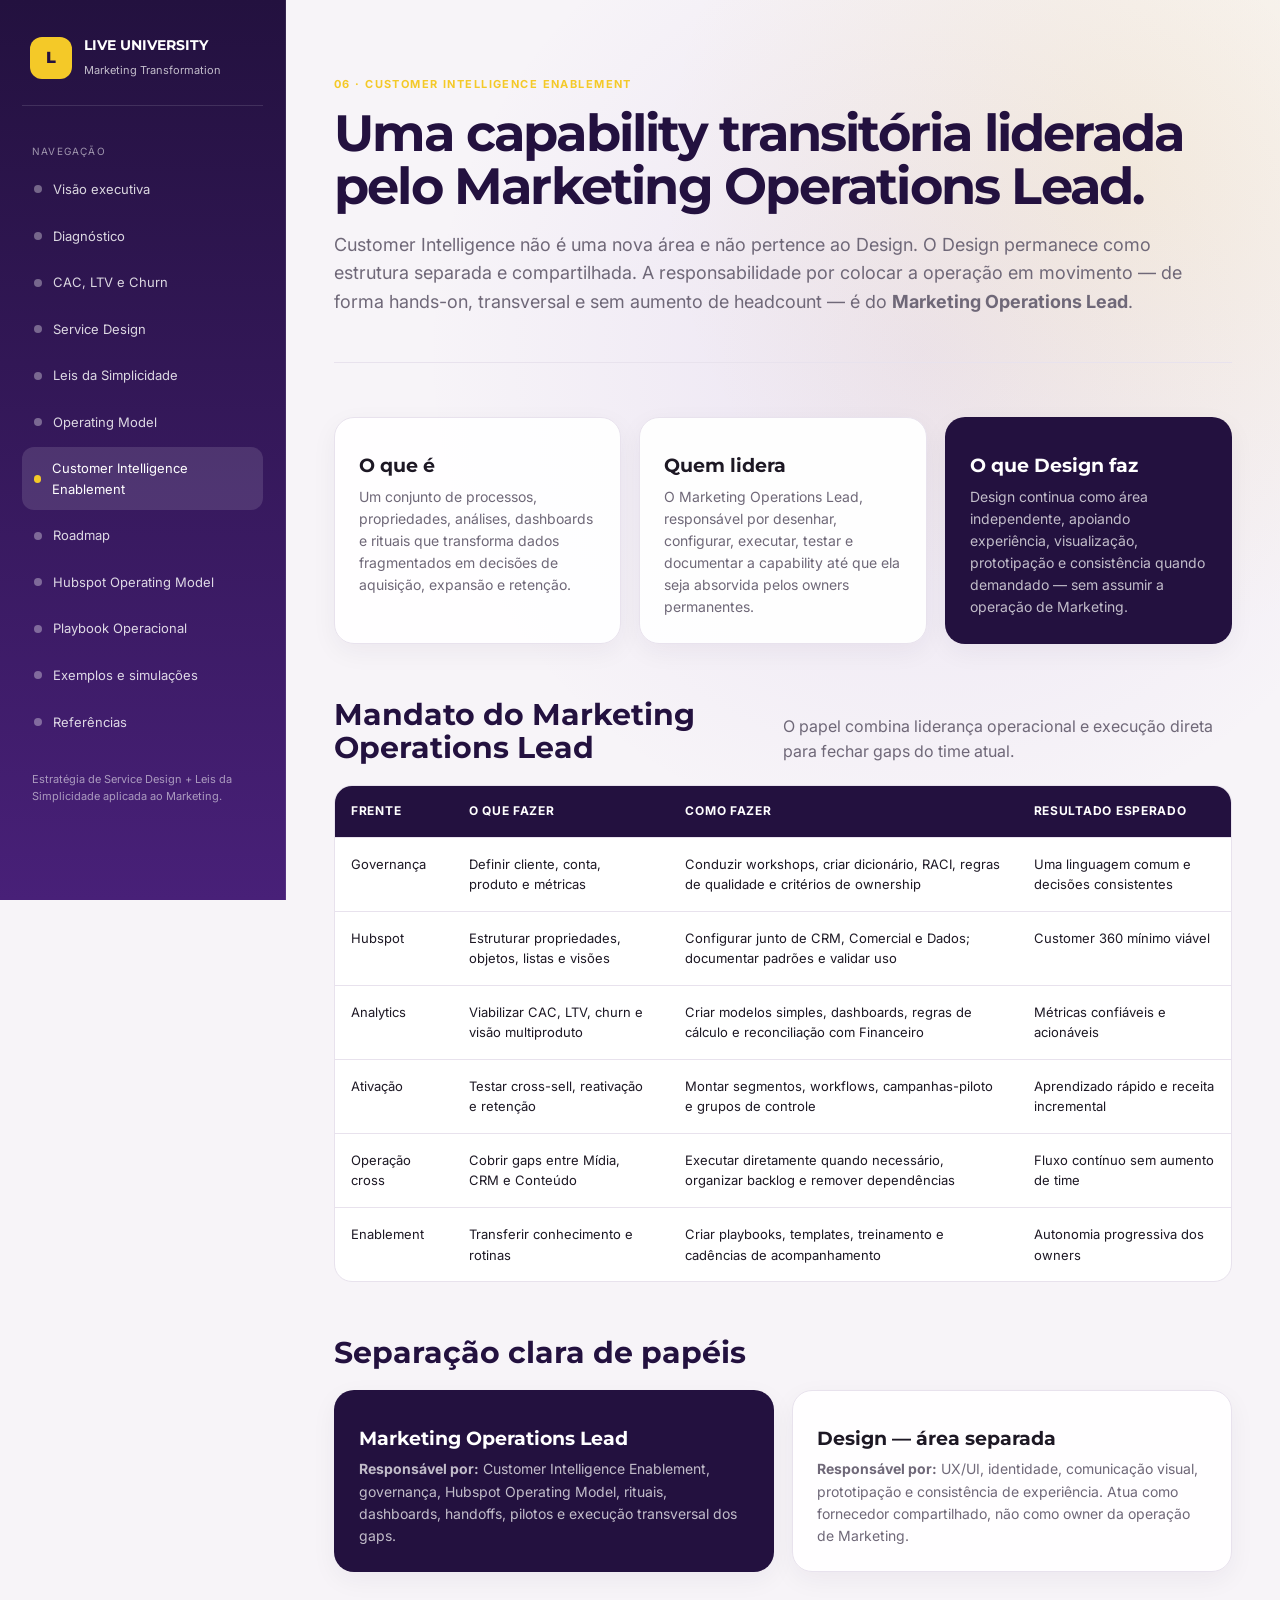
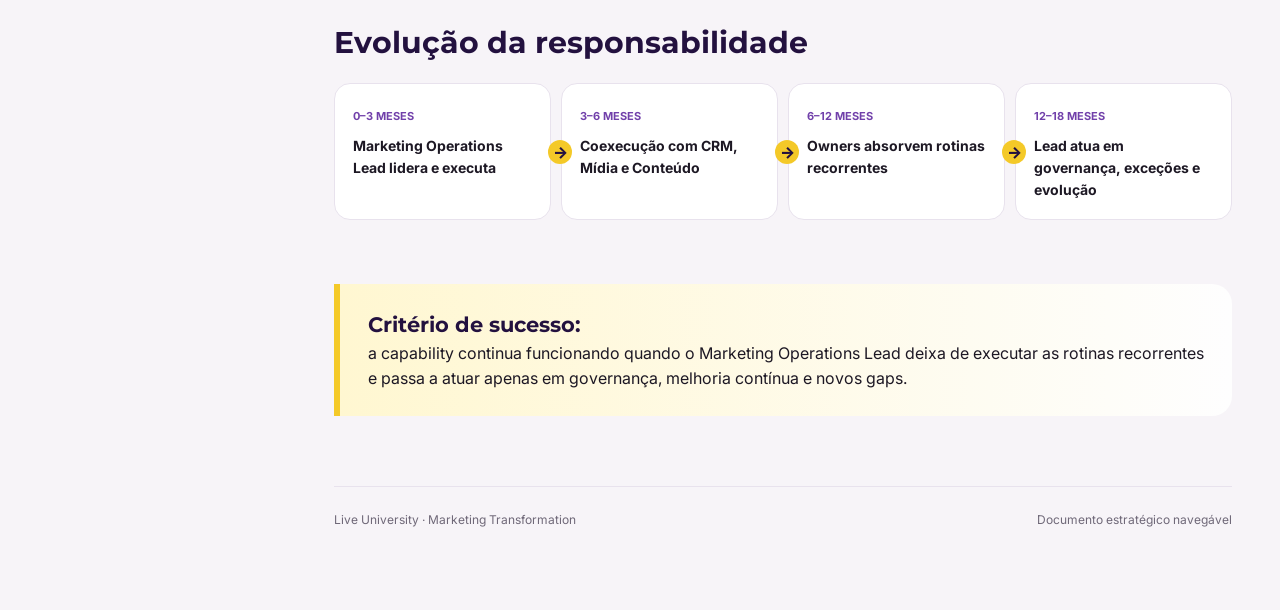
==== commit 6b3e6e88: "v6" ====
--- a/customer-intelligence.html
+++ b/customer-intelligence.html
@@ -4,17 +4,41 @@
 <nav class="nav"><div class="nav-label">Navegação</div><a href="index.html"><span class="dot"></span>Visão executiva</a><a href="diagnostico.html"><span class="dot"></span>Diagnóstico</a><a href="metricas.html"><span class="dot"></span>CAC, LTV e Churn</a><a href="service-design.html"><span class="dot"></span>Service Design</a><a href="simplicidade.html"><span class="dot"></span>Leis da Simplicidade</a><a href="operating-model.html"><span class="dot"></span>Operating Model</a><a href="customer-intelligence.html"><span class="dot"></span>Customer Intelligence Enablement</a><a href="roadmap.html"><span class="dot"></span>Roadmap</a><a href="hubspot.html"><span class="dot"></span>Hubspot Operating Model</a><a href="playbook-operacional.html"><span class="dot"></span>Playbook Operacional</a><a href="exemplos.html"><span class="dot"></span>Exemplos e simulações</a><a href="referencias.html"><span class="dot"></span>Referências</a></nav><div class="sidebar-foot">Estratégia de Service Design + Leis da Simplicidade aplicada ao Marketing.</div></aside>
 <div class="mobile-top"><strong>LIVE · Marketing</strong><button data-menu>Menu</button></div>
 <main class="main"><div class="container">
-<header class="page-head"><div class="eyebrow">06 · Customer Intelligence Enablement</div><h1>Uma capability transitória para construir a inteligência que hoje não existe.</h1>
-<p>Não se propõe uma nova área. A responsabilidade inicial é absorvida por Design/Service Design, com atuação hands-on e transversal, até que processos, dados e rituais possam ser sustentados pelo time atual.</p></header>
-<section class="section"><div class="grid grid-3"><div class="card"><h3>O que é</h3><p>Um conjunto de processos, propriedades, análises, dashboards e rituais que transforma dados fragmentados em decisões de aquisição, expansão e retenção.</p></div><div class="card"><h3>Como começa</h3><p>Com execução prática: mapear fontes, limpar conceitos, configurar Hubspot, criar painéis e conduzir primeiros casos de uso.</p></div><div class="card card-dark"><h3>Resultado esperado</h3><p>Marketing capaz de medir CAC, LTV e Churn, identificar clientes multiproduto e ativar cross-sell sem depender permanentemente de uma função central.</p></div></div></section>
-<section class="section"><div class="section-title"><h2>Mandato inicial da atuação hands-on</h2></div><div class="table-wrap"><table><thead><tr><th>Frente</th><th>O que fazer</th><th>Como fazer</th><th>Resultado</th></tr></thead><tbody>
-<tr><td>Governança</td><td>Definir cliente, conta, produto e métricas</td><td>Workshops, dicionário, RACI e regras de qualidade</td><td>Uma linguagem comum</td></tr>
-<tr><td>Hubspot</td><td>Estruturar propriedades e visões</td><td>Configuração com CRM, Comercial e Dados</td><td>Customer 360 mínimo viável</td></tr>
-<tr><td>Analytics</td><td>Criar CAC, LTV, churn e multiproduto</td><td>Modelos simples, dashboards e validação financeira</td><td>Decisão baseada em dados</td></tr>
-<tr><td>Ativação</td><td>Testar cross-sell e reativação</td><td>Segmentos, jornadas e pilotos com controle</td><td>Aprendizado e receita incremental</td></tr>
-<tr><td>Enablement</td><td>Transferir conhecimento ao time</td><td>Playbooks, templates, rituais e treinamento</td><td>Autonomia operacional</td></tr>
+<header class="page-head"><div class="eyebrow">06 · Customer Intelligence Enablement</div>
+<h1>Uma capability transitória liderada pelo Marketing Operations Lead.</h1>
+<p>Customer Intelligence não é uma nova área e não pertence ao Design. O Design permanece como estrutura separada e compartilhada. A responsabilidade por colocar a operação em movimento — de forma hands-on, transversal e sem aumento de headcount — é do <strong>Marketing Operations Lead</strong>.</p></header>
+
+<section class="section">
+<div class="grid grid-3">
+<div class="card"><h3>O que é</h3><p>Um conjunto de processos, propriedades, análises, dashboards e rituais que transforma dados fragmentados em decisões de aquisição, expansão e retenção.</p></div>
+<div class="card"><h3>Quem lidera</h3><p>O Marketing Operations Lead, responsável por desenhar, configurar, executar, testar e documentar a capability até que ela seja absorvida pelos owners permanentes.</p></div>
+<div class="card card-dark"><h3>O que Design faz</h3><p>Design continua como área independente, apoiando experiência, visualização, prototipação e consistência quando demandado — sem assumir a operação de Marketing.</p></div>
+</div></section>
+
+<section class="section"><div class="section-title"><h2>Mandato do Marketing Operations Lead</h2><p>O papel combina liderança operacional e execução direta para fechar gaps do time atual.</p></div>
+<div class="table-wrap"><table><thead><tr><th>Frente</th><th>O que fazer</th><th>Como fazer</th><th>Resultado esperado</th></tr></thead><tbody>
+<tr><td>Governança</td><td>Definir cliente, conta, produto e métricas</td><td>Conduzir workshops, criar dicionário, RACI, regras de qualidade e critérios de ownership</td><td>Uma linguagem comum e decisões consistentes</td></tr>
+<tr><td>Hubspot</td><td>Estruturar propriedades, objetos, listas e visões</td><td>Configurar junto de CRM, Comercial e Dados; documentar padrões e validar uso</td><td>Customer 360 mínimo viável</td></tr>
+<tr><td>Analytics</td><td>Viabilizar CAC, LTV, churn e visão multiproduto</td><td>Criar modelos simples, dashboards, regras de cálculo e reconciliação com Financeiro</td><td>Métricas confiáveis e acionáveis</td></tr>
+<tr><td>Ativação</td><td>Testar cross-sell, reativação e retenção</td><td>Montar segmentos, workflows, campanhas-piloto e grupos de controle</td><td>Aprendizado rápido e receita incremental</td></tr>
+<tr><td>Operação cross</td><td>Cobrir gaps entre Mídia, CRM e Conteúdo</td><td>Executar diretamente quando necessário, organizar backlog e remover dependências</td><td>Fluxo contínuo sem aumento de time</td></tr>
+<tr><td>Enablement</td><td>Transferir conhecimento e rotinas</td><td>Criar playbooks, templates, treinamento e cadências de acompanhamento</td><td>Autonomia progressiva dos owners</td></tr>
 </tbody></table></div></section>
-<section class="section"><div class="section-title"><h2>Evolução da responsabilidade</h2></div><div class="flow"><div class="flow-step"><span>0–3 meses</span><strong>Design lidera e executa</strong></div><div class="flow-step"><span>3–6 meses</span><strong>Coexecução com CRM e Mídia</strong></div><div class="flow-step"><span>6–12 meses</span><strong>Owners absorvem rotinas</strong></div><div class="flow-step"><span>12–18 meses</span><strong>Design atua por exceção</strong></div></div></section>
-<section class="section"><div class="callout"><strong>Critério de sucesso:</strong><br>a capability funciona mesmo quando Design deixa de operar as rotinas do dia a dia.</div></section>
+
+<section class="section"><div class="section-title"><h2>Separação clara de papéis</h2></div>
+<div class="grid grid-2">
+<div class="card card-dark"><h3>Marketing Operations Lead</h3><p><b>Responsável por:</b> Customer Intelligence Enablement, governança, Hubspot Operating Model, rituais, dashboards, handoffs, pilotos e execução transversal dos gaps.</p></div>
+<div class="card"><h3>Design — área separada</h3><p><b>Responsável por:</b> UX/UI, identidade, comunicação visual, prototipação e consistência de experiência. Atua como fornecedor compartilhado, não como owner da operação de Marketing.</p></div>
+</div></section>
+
+<section class="section"><div class="section-title"><h2>Evolução da responsabilidade</h2></div>
+<div class="flow">
+<div class="flow-step"><span>0–3 meses</span><strong>Marketing Operations Lead lidera e executa</strong></div>
+<div class="flow-step"><span>3–6 meses</span><strong>Coexecução com CRM, Mídia e Conteúdo</strong></div>
+<div class="flow-step"><span>6–12 meses</span><strong>Owners absorvem rotinas recorrentes</strong></div>
+<div class="flow-step"><span>12–18 meses</span><strong>Lead atua em governança, exceções e evolução</strong></div>
+</div></section>
+
+<section class="section"><div class="callout"><strong>Critério de sucesso:</strong><br>a capability continua funcionando quando o Marketing Operations Lead deixa de executar as rotinas recorrentes e passa a atuar apenas em governança, melhoria contínua e novos gaps.</div></section>
 <footer class="footer"><span>Live University · Marketing Transformation</span><span>Documento estratégico navegável</span></footer></div></main>
 <script src="app.js"></script></body></html>
